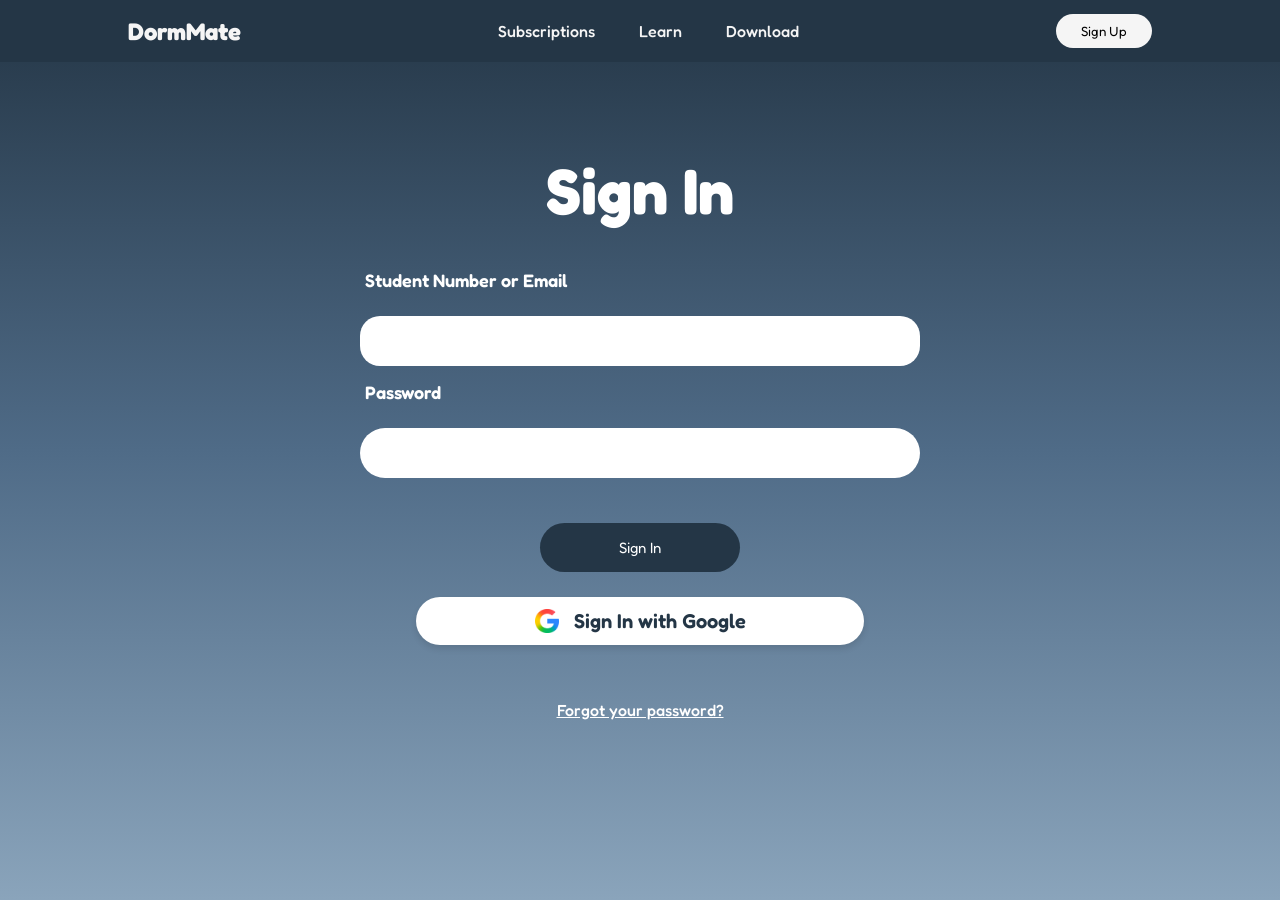
==== dormmate login page/signin.html @ e216bfcc "Add files via upload" ====
<!DOCTYPE html>
<html>
    <head> 
        <link rel="stylesheet" href="styles.css">
        <meta charset="utf-8">
        <meta http-equiv="X-UA-Compatible" content="IE-edge">
        <meta name="description" content="">
        <meta name="viewport" content="width=device-width, initial-scale=1">
        <link rel="preconnect" href="https://fonts.googleapis.com">
        <link rel="preconnect" href="https://fonts.gstatic.com" crossorigin>
        <link href="https://fonts.googleapis.com/css2?family=Fredoka:wght@300..700&display=swap" rel="stylesheet">
        <title> DormMate </title>
    </head>
        <header>
            <a href="welcome-page.html"><h2> DormMate </h2></a>
            <nav>
                <ul class="nav_links">
                    <li><a href="#"> Subscriptions </a></li>
                    <li><a href="#"> Learn </a></li>
                    <li><a href="#"> Download </a></li>
                </ul>
            </nav>
            <a class="cta" href="signup.html"><button> Sign Up </button></a>
        </header>
    <body class="auth-page"> 
        <div class="auth-container">
            <h1 class="signup-page-title">Sign In</h1>
        
            <form class="auth-form">
                <label>Student Number or Email</label>
                <input type="text" required>

                <label>Password</label>
                <input type="password" required>

                <button type="submit" class="submit-btn">Sign In</button>

                <button type="button" class="google-btn">
                    <img src="google_logo.png" alt="Google Logo"> Sign In with Google
                </button>

            <a href="#" class="forgot-password">Forgot your password?</a>
        </form>
    </div>
    </body>
</html>
---- dormmate login page/styles.css ----
* {
    font-family: "Fredoka", sans-serif;
    box-sizing: border-box;
    margin: 0;
    padding: 0;
}

body {
    background: linear-gradient(to bottom,#243646, #4f6b87,#8aa4bb);
    background-repeat: no-repeat;
    background-size: cover;
    background-attachment: fixed;
}

h1 {
    color: whitesmoke;
    text-align: center;
    font-size: 70px;
    display: block;
}

h2 {
    color: whitesmoke;
}

.swipe-right {
    text-align: center;
    padding-top: 200px;
    font-size: 8vw;
}

.welcome {
    height: 100vh;
}

.signup-page {
    text-align: center;
    font-size: 54px;
    display: block;
}

.create-account {
background-color: #243646; 
    color: white;
    font-size: 1vw;
    font-weight: 200px;
    padding: 15px;
    margin-top: 30px;
    width: 200px;
    align-self: center;
}

.container {
    display: flex;
    justify-content: center;
    align-items: center;
    padding-top: 25px;
}

li, a {
    font-weight: 500;
    font-size: 16px;
    color: whitesmoke;
    text-decoration: none;
}

header {
    display: flex;
    justify-content: space-between;
    align-items: center;
    padding: 14px 10%;
    position: sticky;
    top: 0;
    z-index: 100;
    background-color: #243646;
}

.nav_links {
    list-style: none;
}

.nav_links li {
    display: inline-block;
    padding: 0px 20px;
}

.nav_links li a {
    transition: all 0.3 ease 0s;
}

.nav_links li a:hover {
    color: black;
}

button {
    padding: 9px 25px;
    background-color: whitesmoke;
    border: none;
    border-radius: 50px;
    cursor: pointer;
    transition: all 0.3 ease 0s;
}

button:hover {
    background-color: rgb(95, 142, 180);
}

/*--------- Sign Up ---------*/

.auth-container {
    max-width: 600px;
    margin: 0 auto;
    padding: 40px 20px;
}

.signup-page-title {
    text-align: center;
    font-size: 64px;
    color: white;
    margin-bottom: 30px;
}

.auth-form {
    display: flex;
    flex-direction: column;
    gap: 15px;
}

.auth-form label {
    color: white;
    font-weight: 600;
    font-size: 18px;
    margin-left: 5px;
}

.auth-form input {
    width: 100%;
    padding: 15px 25px;
    border-radius: 50px;
    border: none;
    font-size: 16px;
    outline: none;
}

.name-row {
    display: flex;
    gap: 20px;
}

.input-wrapper {
    flex: 1;
    display: flex;
    flex-direction: column;
}

.sub-text {
    color: #cbd5e0;
    font-size: 13px;
    margin: 5px 0 0 15px;
}

.submit-btn {
    background-color: #243646; 
    color: white;
    font-size: 15px;
    font-weight: 200px;
    padding: 15px;
    margin-top: 30px;
    width: 200px;
    align-self: center; 
}

.submit-btn:hover {
    background-color: #1a2a38;
    color: white;
}

.helper-text {
    text-align: center;
    color: white;
    margin-top: 15px;
}

/*--------- Sign In ---------*/

.google-btn {
    background-color: white;
    color: #243646;
    display: flex;
    align-items: center;
    justify-content: center;
    gap: 15px;
    padding: 12px;
    width: 80%;
    margin: 10px auto;
    border-radius: 50px;
    font-size: 20px;
    font-weight: 600;
    border: none;
    cursor: pointer;
    box-shadow: 0 4px 6px rgba(0,0,0,0.1);
}

.google-btn img {
    width: 24px;
    height: 24px;
}

.forgot-password {
    display: block;
    text-align: center;
    color: white;
    text-decoration: underline;
    font-size: 16px;
    margin-top: 30px;
    font-weight: 500;
}

.forgot-password:hover {
    color: #cbd5e0;
}

.signup-page-title {
    margin-top: 50px;
    margin-bottom: 40px;
}

/*--------- Lifestyle ---------*/

.form-container {
    width: 100%;
    max-width: 600px;
    padding: 20px;
}

.title {
    font-size: 3rem;
    font-weight: 600;
    margin-bottom: 40px;
    position: relative;
    display: inline-block;
}

/* The light blue underline effect */
.title::after {
    content: '';
    position: absolute;
    left: 0;
    bottom: 5px;
    width: 100%;
    height: 4px;
    background-color: #63C5FF;
}

.input-group {
    margin-bottom: 25px;
}

label {
    display: block;
    font-size: 1.2rem;
    font-weight: 600;
    margin-bottom: 10px;
}

input[type="text"] {
    width: 100%;
    padding: 15px 20px;
    border-radius: 20px;
    border: none;
    outline: none;
    font-size: 1rem;
}

.short-input {
    width: 50% !important;
}

/* Gender Selection Styling */
.gender-section {
    margin-top: 30px;
}

.radio-group {
    display: flex;
    gap: 15px;
    margin-top: 10px;
}

.radio-card {
    flex: 1;
    cursor: pointer;
}

.radio-card input {
    display: none; /* Hide actual radio button */
}

.card-content {
    background: white;
    color: #4A6785;
    padding: 12px;
    border-radius: 15px;
    text-align: center;
    font-weight: 600;
    display: flex;
    align-items: center;
    justify-content: center;
    gap: 10px;
    transition: 0.2s ease;
}

.icon {
    font-size: 1.5rem;
}

/* Visual feedback when selected */
.radio-card input:checked + .card-content {
    background-color: #63C5FF;
    color: white;
}

/* Next Button */
.next-btn {
    display: block;
    width: 100%;
    margin-top: 40px;
    padding: 15px;
    background-color: #2D4866;
    color: white;
    border: none;
    border-radius: 15px;
    font-size: 1.5rem;
    font-weight: 600;
    cursor: pointer;
    transition: background 0.3s;
}

.next-btn:hover {
    background-color: #1F334A;
}
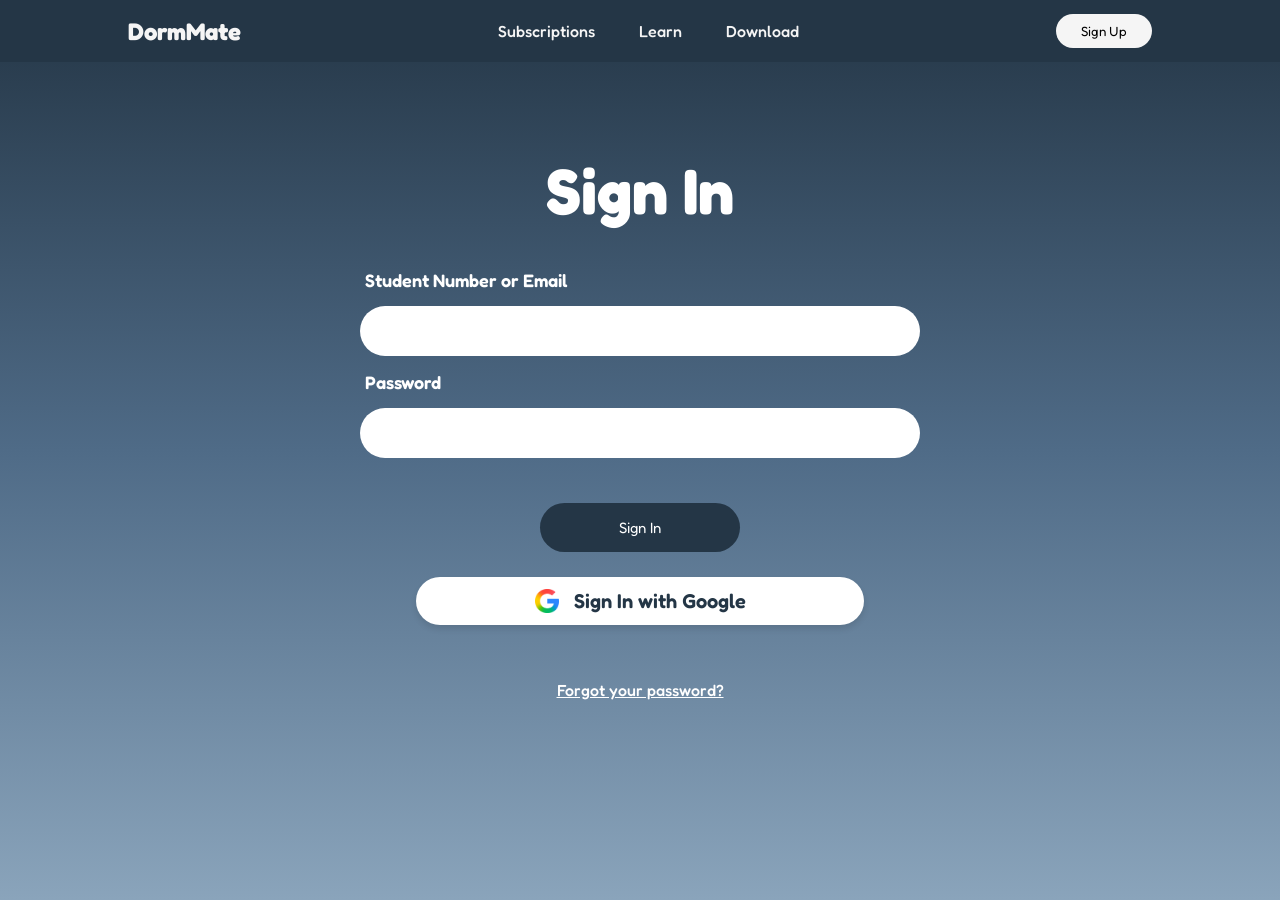
==== commit 36a219e9: "Add files via upload" ====
--- a/dormmate login page/signin.html
+++ b/dormmate login page/signin.html
@@ -39,8 +39,8 @@
                     <img src="google_logo.png" alt="Google Logo"> Sign In with Google
                 </button>
 
-            <a href="#" class="forgot-password">Forgot your password?</a>
-        </form>
-    </div>
+                <a href="#" class="forgot-password">Forgot your password?</a>
+            </form>
+        </div>
     </body>
 </html>
--- a/dormmate login page/styles.css
+++ b/dormmate login page/styles.css
@@ -223,119 +223,4 @@
 .signup-page-title {
     margin-top: 50px;
     margin-bottom: 40px;
-}
-
-/*--------- Lifestyle ---------*/
-
-.form-container {
-    width: 100%;
-    max-width: 600px;
-    padding: 20px;
-}
-
-.title {
-    font-size: 3rem;
-    font-weight: 600;
-    margin-bottom: 40px;
-    position: relative;
-    display: inline-block;
-}
-
-/* The light blue underline effect */
-.title::after {
-    content: '';
-    position: absolute;
-    left: 0;
-    bottom: 5px;
-    width: 100%;
-    height: 4px;
-    background-color: #63C5FF;
-}
-
-.input-group {
-    margin-bottom: 25px;
-}
-
-label {
-    display: block;
-    font-size: 1.2rem;
-    font-weight: 600;
-    margin-bottom: 10px;
-}
-
-input[type="text"] {
-    width: 100%;
-    padding: 15px 20px;
-    border-radius: 20px;
-    border: none;
-    outline: none;
-    font-size: 1rem;
-}
-
-.short-input {
-    width: 50% !important;
-}
-
-/* Gender Selection Styling */
-.gender-section {
-    margin-top: 30px;
-}
-
-.radio-group {
-    display: flex;
-    gap: 15px;
-    margin-top: 10px;
-}
-
-.radio-card {
-    flex: 1;
-    cursor: pointer;
-}
-
-.radio-card input {
-    display: none; /* Hide actual radio button */
-}
-
-.card-content {
-    background: white;
-    color: #4A6785;
-    padding: 12px;
-    border-radius: 15px;
-    text-align: center;
-    font-weight: 600;
-    display: flex;
-    align-items: center;
-    justify-content: center;
-    gap: 10px;
-    transition: 0.2s ease;
-}
-
-.icon {
-    font-size: 1.5rem;
-}
-
-/* Visual feedback when selected */
-.radio-card input:checked + .card-content {
-    background-color: #63C5FF;
-    color: white;
-}
-
-/* Next Button */
-.next-btn {
-    display: block;
-    width: 100%;
-    margin-top: 40px;
-    padding: 15px;
-    background-color: #2D4866;
-    color: white;
-    border: none;
-    border-radius: 15px;
-    font-size: 1.5rem;
-    font-weight: 600;
-    cursor: pointer;
-    transition: background 0.3s;
-}
-
-.next-btn:hover {
-    background-color: #1F334A;
 }
